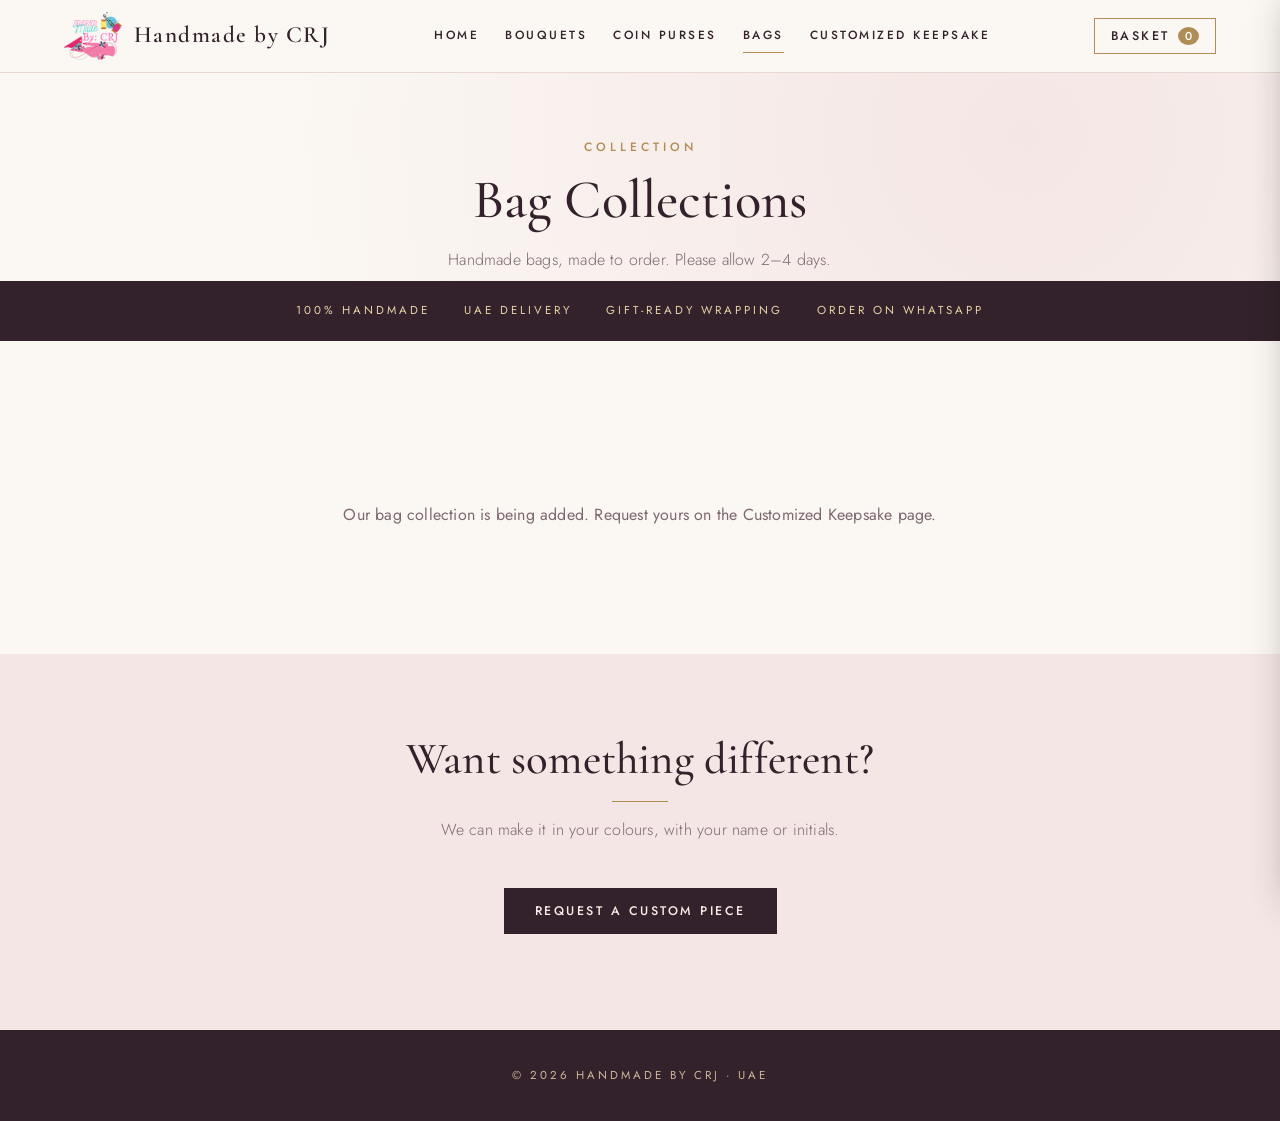
==== bags.html @ 2fc4a087 "Split the site into separate pages: Bouquets, Coin Purses, Bags, Customized Keepsake Co-Authored-By:" ====
<!DOCTYPE html>
<html lang="en">
<head>
<meta charset="utf-8">
<meta name="viewport" content="width=device-width, initial-scale=1, viewport-fit=cover">
<title>Bag Collections – Handmade by CRJ</title>
<meta name="description" content="Handmade crochet bags, delivered across the UAE.">
<link rel="icon" href="assets/logo.png">
<link href="https://fonts.googleapis.com/css2?family=Cormorant+Garamond:wght@500;600&family=Jost:wght@300;400;500&display=swap" rel="stylesheet">
<link rel="stylesheet" href="assets/style.css">
</head>
<body data-collection="Bags">
<header>
  <a class="logo" href="index.html"><img src="assets/logo.png" alt="Handmade by CRJ logo"><span>Handmade by CRJ</span></a>
  <nav class="menu" aria-label="Main"><a href="index.html">Home</a><a href="bouquets.html">Bouquets</a><a href="coin-purses.html">Coin Purses</a><a href="bags.html" class="on">Bags</a><a href="keepsakes.html">Customized Keepsake</a></nav>
  <nav><button class="cartbtn" onclick="openCart()" aria-label="Open basket">Basket<span id="count">0</span></button></nav>
</header>
<div class="pagehead"><div class="eyebrow">Collection</div><h1>Bag Collections</h1><p>Handmade bags, made to order. Please allow 2–4 days.</p></div>
<div class="perks"><span>100% Handmade</span><span>UAE Delivery</span><span>Gift-Ready Wrapping</span><span>Order on WhatsApp</span></div>
<section id="shop">
  <div class="filters" id="filters"></div>
  <div class="grid" id="grid" data-empty="Our bag collection is being added. Request yours on the Customized Keepsake page."></div>
</section>
<section style="background:var(--soft)">
  <div class="title"><h2>Want something different?</h2><p>We can make it in your colours, with your name or initials.</p></div>
  <p style="text-align:center"><a class="btn" href="keepsakes.html#request">Request a custom piece</a></p>
</section>
<footer>© 2026 Handmade by CRJ · UAE</footer>

<div id="veil" onclick="closeCart()"></div>
<aside id="drawer" aria-label="Shopping basket">
  <div class="row"><h2>Your Basket</h2><button class="cartbtn" onclick="closeCart()">Close</button></div>
  <div id="items"></div>
  <div class="total"><span>Total</span><span id="total">AED 0</span></div>
  <form id="orderForm" style="padding:16px;box-shadow:none">
    <h3>Delivery details</h3>
    <label>Full name<input name="name" required autocomplete="name"></label>
    <label>Phone / WhatsApp<input name="phone" type="tel" required autocomplete="tel" placeholder="+971 5X XXX XXXX"></label>
    <label>Email<input name="email" type="email" required autocomplete="email" placeholder="you@example.com"></label>
    <div class="two">
      <label>Emirate<select name="emirate"><option>Ajman</option><option>Sharjah</option><option>Dubai</option><option>Abu Dhabi</option><option>Umm Al Quwain</option><option>Ras Al Khaimah</option><option>Fujairah</option></select></label>
      <label>Delivery date<input name="date" type="date"></label>
    </div>
    <label>Address<textarea name="addr" rows="2" required placeholder="Area, street, building, flat, landmark"></textarea></label>
    <label>Gift message (optional)<input name="gift"></label>
    <input name="website" tabindex="-1" autocomplete="off" aria-hidden="true" style="position:absolute;left:-9999px;width:1px;height:1px;opacity:0">
    <button class="btn wa" type="submit">Place order on WhatsApp</button>
    <p class="note">Delivery fee and payment (cash on delivery or bank transfer) will be confirmed with you on WhatsApp.</p>
  </form>
</aside>

<script src="assets/config.js"></script>
<script src="assets/app.js"></script>
</body>
</html>
---- assets/style.css ----
:root{--bg:#fbf7f2;--ink:#33222b;--muted:#7d6872;--pink:#b4546d;--gold:#b08d57;--soft:#f4e6e4;--card:#fffdfa;--line:#e8d8cf;--plum:#33222b;
box-sizing:border-box;padding-top:env(safe-area-inset-top,0px);padding-bottom:env(safe-area-inset-bottom,0px);color-scheme:light}
@media(prefers-color-scheme:dark){:root:not([data-theme="light"]){--bg:#1d1217;--ink:#f5e9e4;--muted:#c4a9b2;--pink:#d98aa0;--gold:#d2b27c;--soft:#2a1a22;--card:#261820;--line:#43303a;--plum:#12090d;color-scheme:dark}}
:root[data-theme="dark"]{--bg:#1d1217;--ink:#f5e9e4;--muted:#c4a9b2;--pink:#d98aa0;--gold:#d2b27c;--soft:#2a1a22;--card:#261820;--line:#43303a;--plum:#12090d;color-scheme:dark}
html{scroll-padding-top:80px;scroll-behavior:smooth}
*{box-sizing:border-box}
body{margin:0;background:var(--bg);color:var(--ink);font-family:'Jost',system-ui,sans-serif;font-weight:400;line-height:1.7;letter-spacing:.2px}
h1,h2,h3{font-family:'Cormorant Garamond',Georgia,serif;font-weight:500;margin:0;line-height:1.15}
header{flex-wrap:wrap;gap:6px 20px;position:sticky;top:env(safe-area-inset-top,0px);z-index:20;background:var(--bg);border-bottom:1px solid var(--line);display:flex;align-items:center;justify-content:space-between;padding:12px 5%}
.logo{display:flex;align-items:center;gap:12px;font-family:'Cormorant Garamond',Georgia,serif;font-weight:600;color:var(--ink);text-decoration:none}
.logo img{height:48px;width:auto}
.logo span{font-size:1.45rem;letter-spacing:1.5px}
nav{display:flex;gap:28px;align-items:center}
nav a{color:var(--ink);text-decoration:none;font-size:.78rem;letter-spacing:2.5px;text-transform:uppercase;font-weight:500}
nav a:hover{color:var(--gold)}
.btn{background:var(--plum);color:#f7ece6;border:1px solid var(--plum);border-radius:0;padding:13px 30px;font:500 .78rem 'Jost',sans-serif;letter-spacing:2.5px;text-transform:uppercase;cursor:pointer;text-decoration:none;display:inline-block;transition:.25s}
.btn:hover{background:var(--gold);border-color:var(--gold);color:#fff}
.btn.alt{background:transparent;color:var(--ink);border:1px solid var(--gold)}
.btn.alt:hover{background:var(--gold);color:#fff}
.btn.wa{background:#2f6f50;border-color:#2f6f50;color:#fff}
.btn.wa:hover{background:#255a40;border-color:#255a40}
.cartbtn{background:transparent;border:1px solid var(--gold);border-radius:0;padding:8px 16px;font:500 .78rem 'Jost',sans-serif;letter-spacing:2.5px;text-transform:uppercase;color:var(--ink);cursor:pointer}
#count{background:var(--gold);color:#fff;border-radius:50%;padding:1px 7px;margin-left:8px;font-size:.72rem;letter-spacing:0}
.hero{display:grid;grid-template-columns:1.1fr 1fr;gap:40px;align-items:center;padding:80px 6%;background:radial-gradient(circle at 80% 30%,var(--soft),var(--bg) 70%)}
.eyebrow{font-size:.75rem;letter-spacing:4px;text-transform:uppercase;color:var(--gold);font-weight:500;margin-bottom:18px}
.hero h1{font-size:clamp(2.4rem,5.5vw,4rem);margin-bottom:20px}
.hero p{color:var(--muted);max-width:470px;font-size:1.05rem;font-weight:300}
.hero .acts{display:flex;gap:14px;flex-wrap:wrap;margin-top:32px}
.hero svg{width:100%;max-width:380px;justify-self:center}
#heroArt img{max-width:380px!important;background:none;border:0;padding:0;box-shadow:none}
section{padding:80px 5%}
.title{text-align:center;margin-bottom:44px}
.title h2{font-size:clamp(2rem,4vw,2.8rem)}
.title h2::after{content:"";display:block;width:56px;height:1px;background:var(--gold);margin:16px auto 0}
.title p{color:var(--muted);margin:14px 0 0;font-weight:300}
.perks{display:flex;gap:10px 34px;justify-content:center;flex-wrap:wrap;padding:20px 5%;background:var(--plum);color:#e9d3a8;font-size:.72rem;letter-spacing:3px;text-transform:uppercase}
.grid{display:grid;grid-template-columns:repeat(auto-fill,minmax(250px,1fr));gap:28px;max-width:1150px;margin:auto}
.card{background:var(--card);border:1px solid var(--line);display:flex;flex-direction:column;transition:.3s}
.card:hover{transform:translateY(-6px);box-shadow:0 18px 40px #3322;border-color:var(--gold)}
.card svg{width:100%;display:block;border-bottom:1px solid var(--line)}
.card .b{padding:20px 20px 24px;display:flex;flex-direction:column;gap:8px;flex:1}
.card h3{font-size:1.45rem}
.card p{margin:0;color:var(--muted);font-size:.9rem;font-weight:300;flex:1}
.price{font-family:'Cormorant Garamond',Georgia,serif;font-weight:600;color:var(--gold);font-size:1.4rem}
.row{display:flex;justify-content:space-between;align-items:center;gap:8px}
.card .btn{padding:10px 16px;font-size:.68rem;letter-spacing:2px}
.filters{display:flex;gap:10px;justify-content:center;flex-wrap:wrap;margin-bottom:34px}
.chip{border:0;border-bottom:1px solid transparent;background:transparent;color:var(--muted);padding:6px 12px;font:500 .78rem 'Jost',sans-serif;letter-spacing:2.5px;text-transform:uppercase;cursor:pointer}
.chip.on{color:var(--ink);border-bottom-color:var(--gold)}
form{max-width:660px;margin:auto;background:var(--card);border:1px solid var(--line);padding:34px;display:grid;gap:16px}
label{font-size:.72rem;letter-spacing:1.8px;text-transform:uppercase;font-weight:500;display:grid;gap:6px;color:var(--muted)}
label .note,label span{text-transform:none;letter-spacing:0}
input,select,textarea{font:400 .95rem 'Jost',sans-serif;letter-spacing:0;text-transform:none;padding:11px 12px;border:1px solid var(--line);border-radius:0;background:var(--bg);color:var(--ink);width:100%}
input:focus,select:focus,textarea:focus{outline:none;border-color:var(--gold)}
.two{display:grid;grid-template-columns:1fr 1fr;gap:14px}
footer{text-align:center;padding:36px 5%;background:var(--plum);color:#cdb79a;font-size:.72rem;letter-spacing:3px;text-transform:uppercase}
#drawer{position:fixed;top:0;right:0;height:100%;width:min(440px,100%);background:var(--bg);z-index:50;transform:translateX(105%);transition:transform .35s;overflow-y:auto;padding:calc(20px + env(safe-area-inset-top,0px)) 20px calc(26px + env(safe-area-inset-bottom,0px));box-shadow:-10px 0 40px #0005}
#drawer.open{transform:none}
#veil{position:fixed;inset:0;background:#0007;z-index:40;display:none}
#veil.open{display:block}
.item{display:grid;grid-template-columns:60px 1fr auto;gap:12px;align-items:center;padding:12px 0;border-bottom:1px solid var(--line)}
.item svg{width:60px}
.qty{display:flex;align-items:center;gap:8px}
.qty button{width:28px;height:28px;border-radius:0;border:1px solid var(--gold);background:none;color:var(--ink);cursor:pointer}
.total{display:flex;justify-content:space-between;font-family:'Cormorant Garamond',Georgia,serif;font-weight:600;font-size:1.5rem;padding:16px 0}
.note{color:var(--muted);font-size:.82rem;font-weight:300}
@media(max-width:720px){.hero{grid-template-columns:1fr;text-align:center;padding:50px 6%}.hero p{margin:auto}.hero .acts{justify-content:center}nav{gap:12px}.two{grid-template-columns:1fr}.logo span{font-size:1.15rem}section{padding:56px 5%}}
.menu{display:flex;gap:26px;align-items:center;margin:0 auto}
.menu a{color:var(--ink);text-decoration:none;font-size:.74rem;letter-spacing:2.5px;text-transform:uppercase;font-weight:500;padding:6px 0;border-bottom:1px solid transparent;white-space:nowrap}
.menu a:hover{color:var(--gold)}
.menu a.on{border-bottom-color:var(--gold)}
.tiles{display:grid;grid-template-columns:repeat(auto-fit,minmax(230px,1fr));gap:24px;max-width:1150px;margin:auto}
.tile{background:var(--card);border:1px solid var(--line);padding:38px 24px;text-align:center;text-decoration:none;color:var(--ink);display:flex;flex-direction:column;gap:10px;align-items:center;transition:.3s}
.tile:hover{transform:translateY(-6px);box-shadow:0 18px 40px #3322;border-color:var(--gold)}
.tile .em{font-size:2.6rem;line-height:1}
.tile h3{font-size:1.6rem}
.tile p{margin:0;color:var(--muted);font-size:.9rem;font-weight:300}
.tile .go{font-size:.72rem;letter-spacing:2.5px;text-transform:uppercase;color:var(--gold);font-weight:500;margin-top:6px}
.pagehead{padding:64px 5% 8px;text-align:center;background:radial-gradient(circle at 80% 30%,var(--soft),var(--bg) 70%)}
.pagehead .eyebrow{margin-bottom:12px}
.pagehead h1{font-size:clamp(2.2rem,5vw,3.4rem)}
.pagehead p{color:var(--muted);max-width:560px;margin:14px auto 0;font-weight:300}
.empty{grid-column:1/-1;text-align:center;color:var(--muted);padding:30px 10px}
.steps{display:grid;grid-template-columns:repeat(auto-fit,minmax(200px,1fr));gap:24px;max-width:900px;margin:auto;text-align:center}
.steps b{font-family:'Cormorant Garamond',Georgia,serif;font-size:1.7rem;color:var(--gold);display:block}
.steps span{color:var(--muted);font-weight:300;font-size:.92rem}
@media(max-width:520px){header{padding:10px 4%}.logo img{height:38px}.logo{gap:8px}.logo span{font-size:1.02rem;letter-spacing:.8px}.cartbtn{padding:6px 10px;letter-spacing:1.5px}.menu a{font-size:.66rem;letter-spacing:1.6px}}
@media(max-width:900px){.menu{order:3;width:100%;margin:0;gap:20px;overflow-x:auto;padding-bottom:4px;-webkit-overflow-scrolling:touch}}
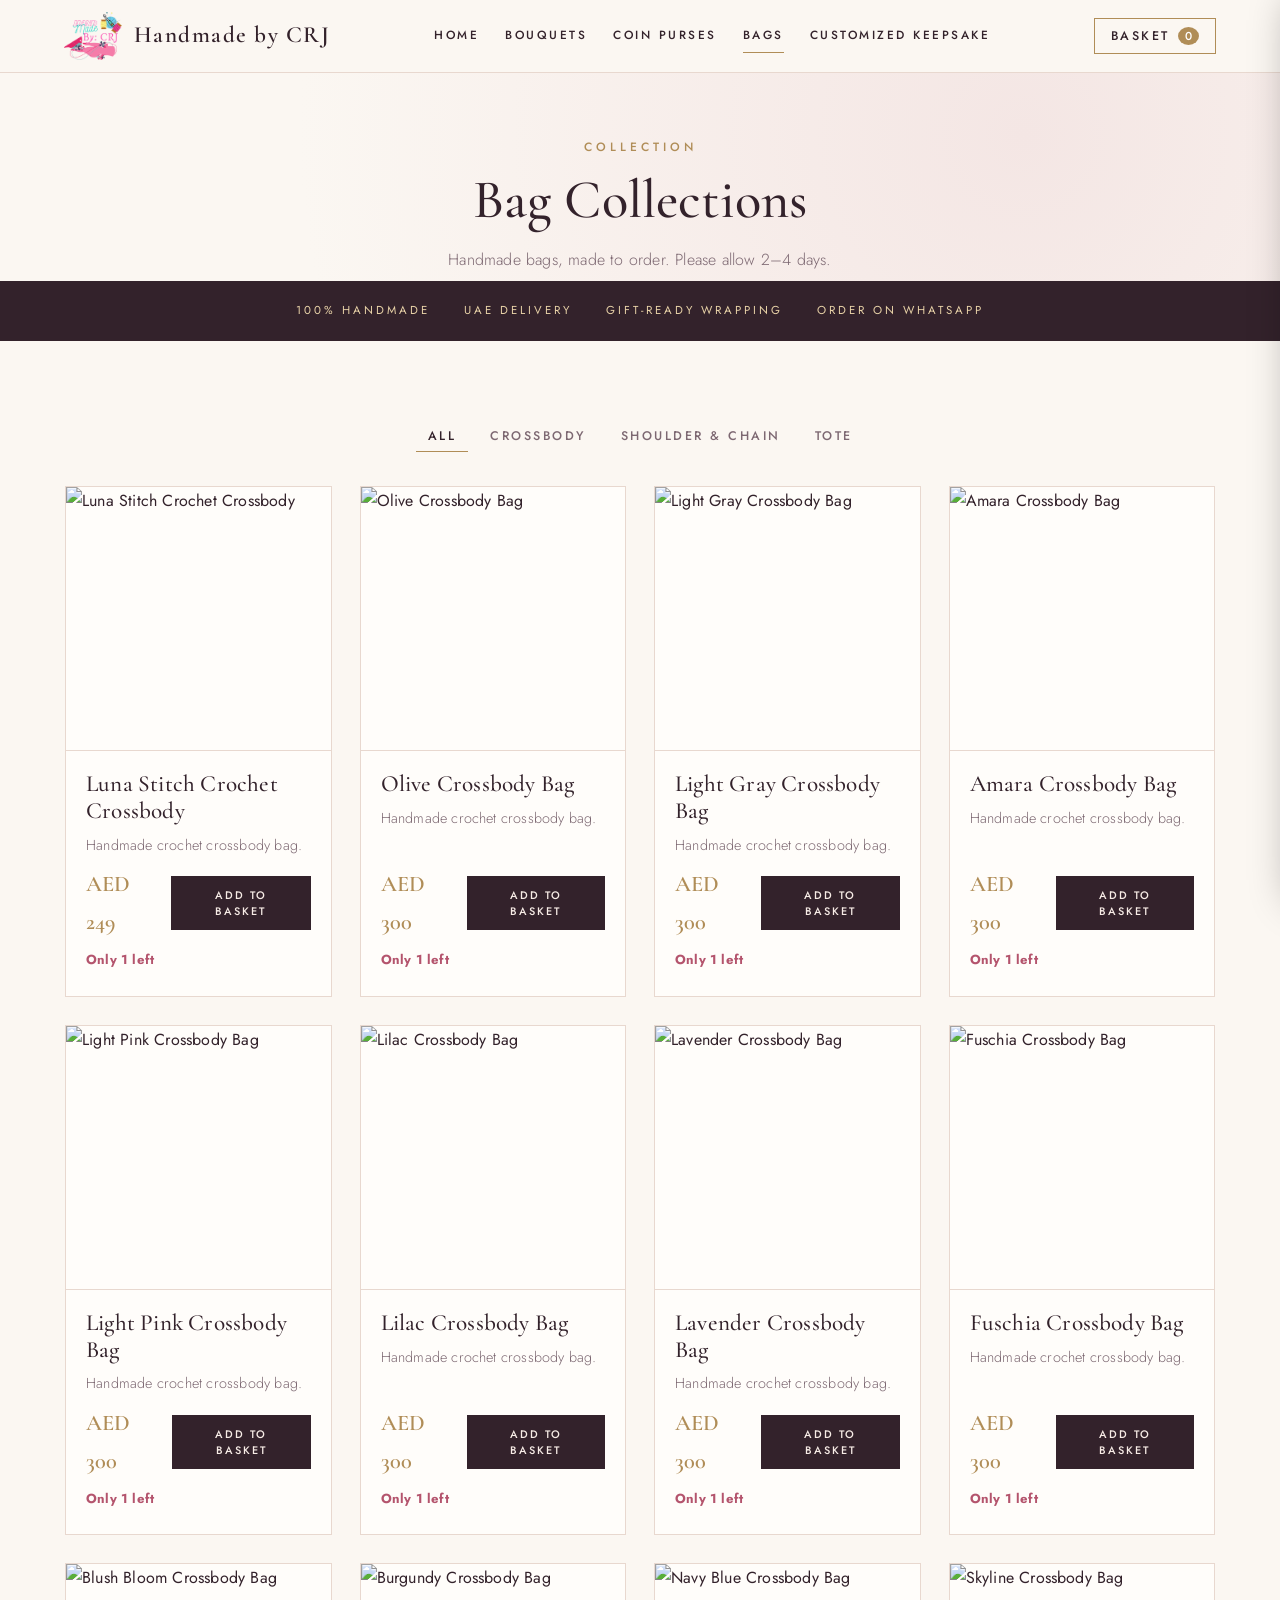
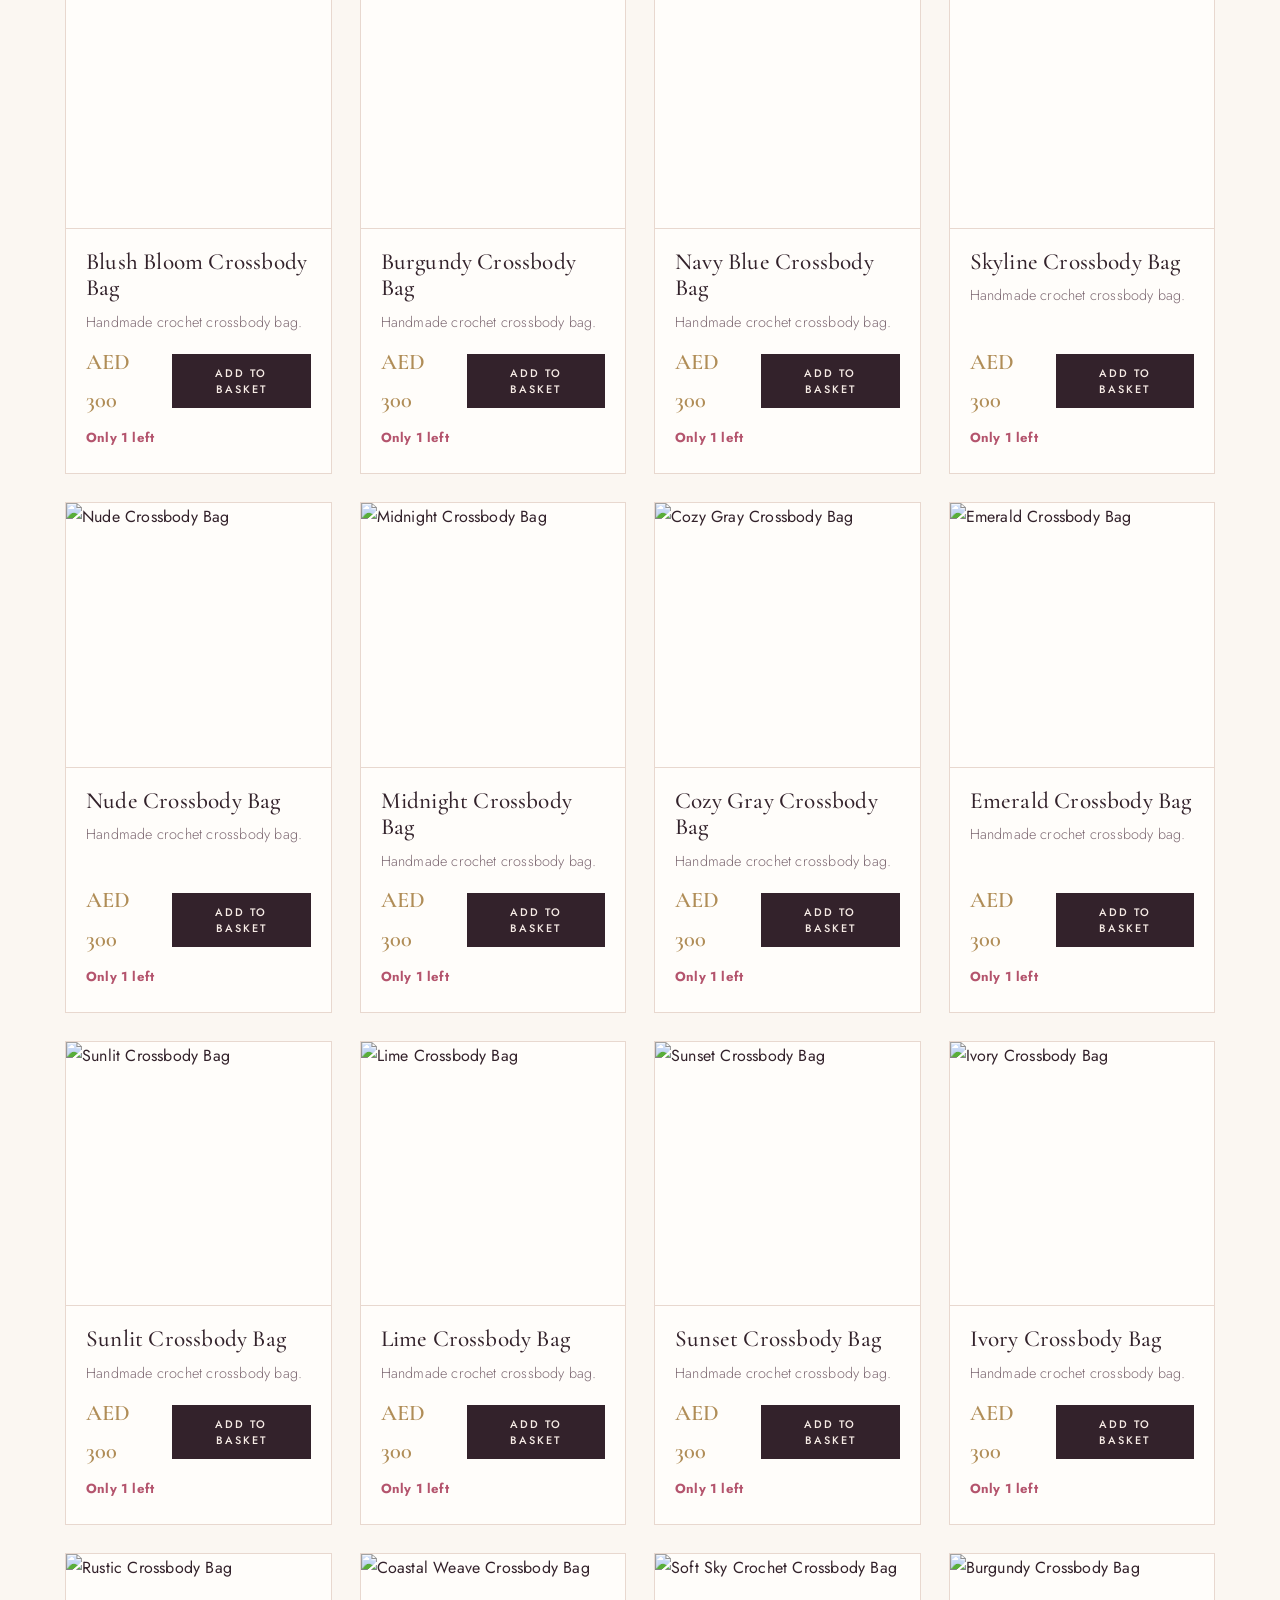
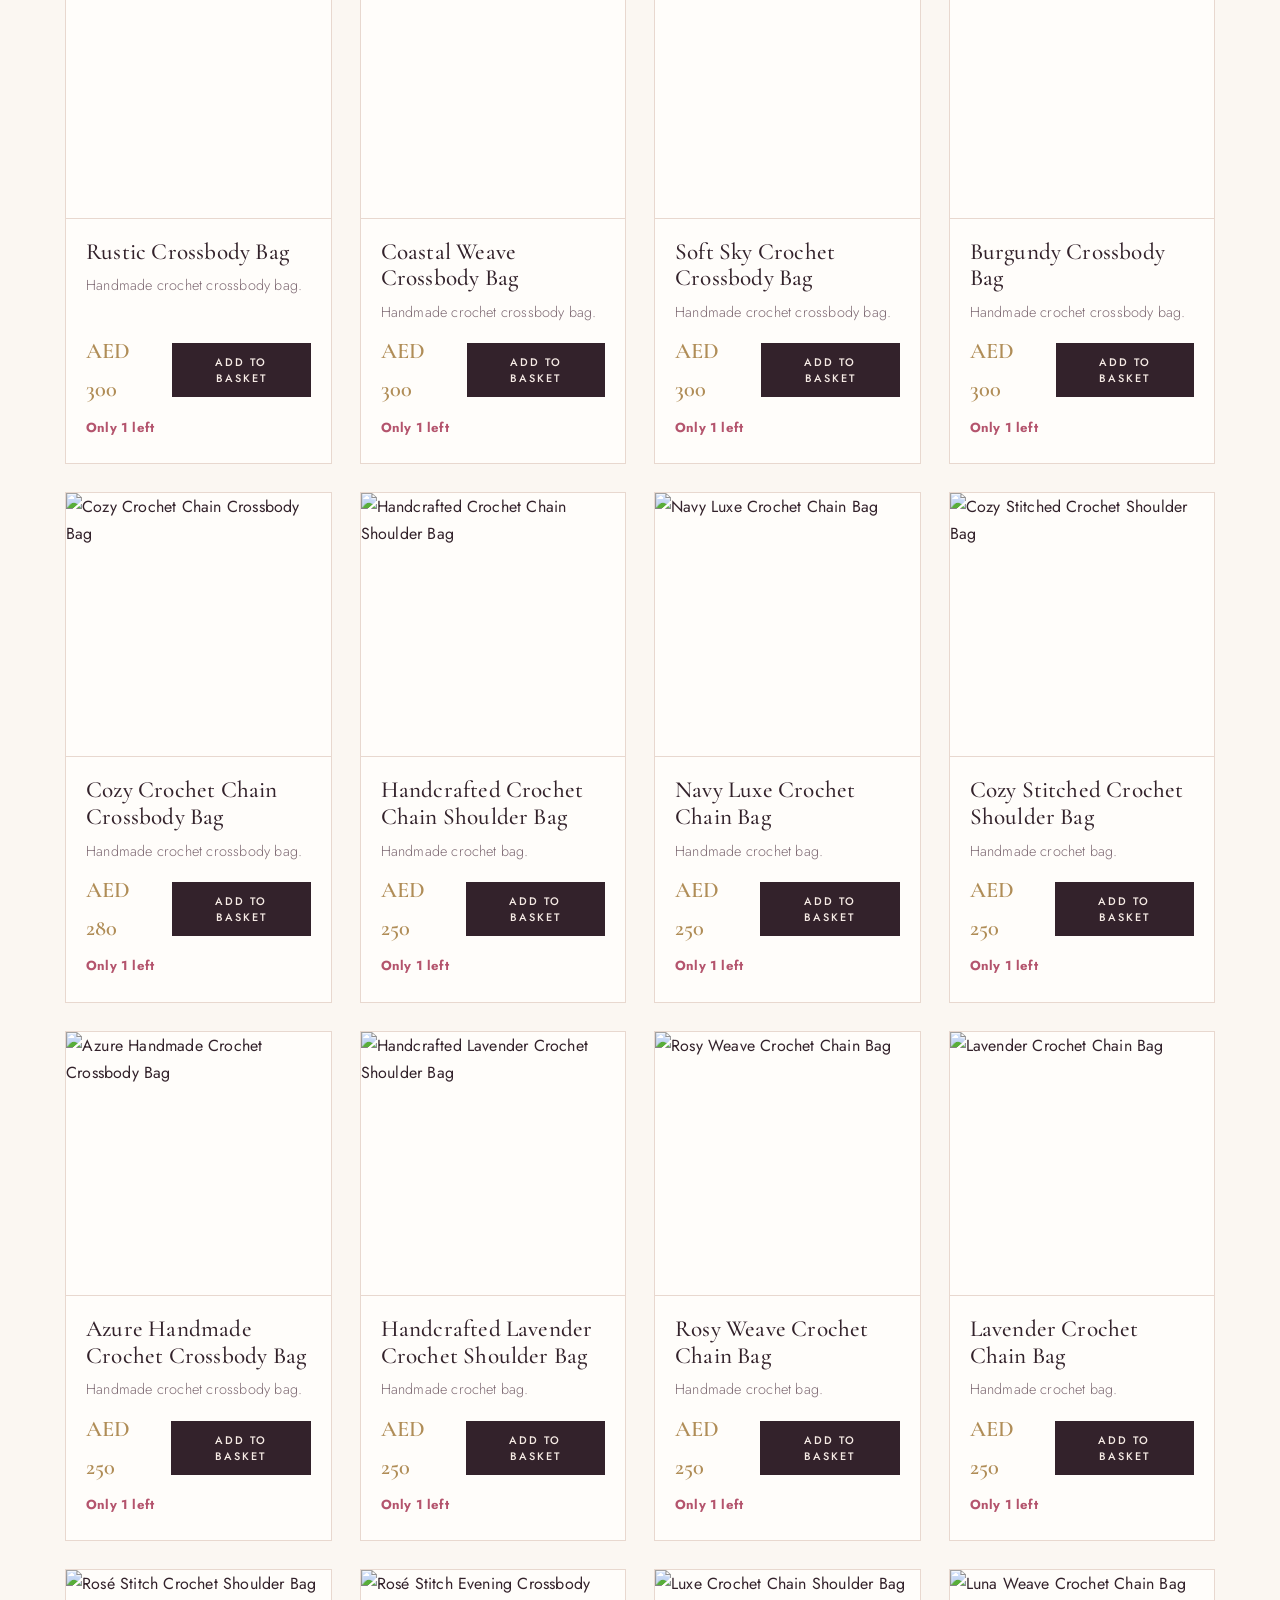
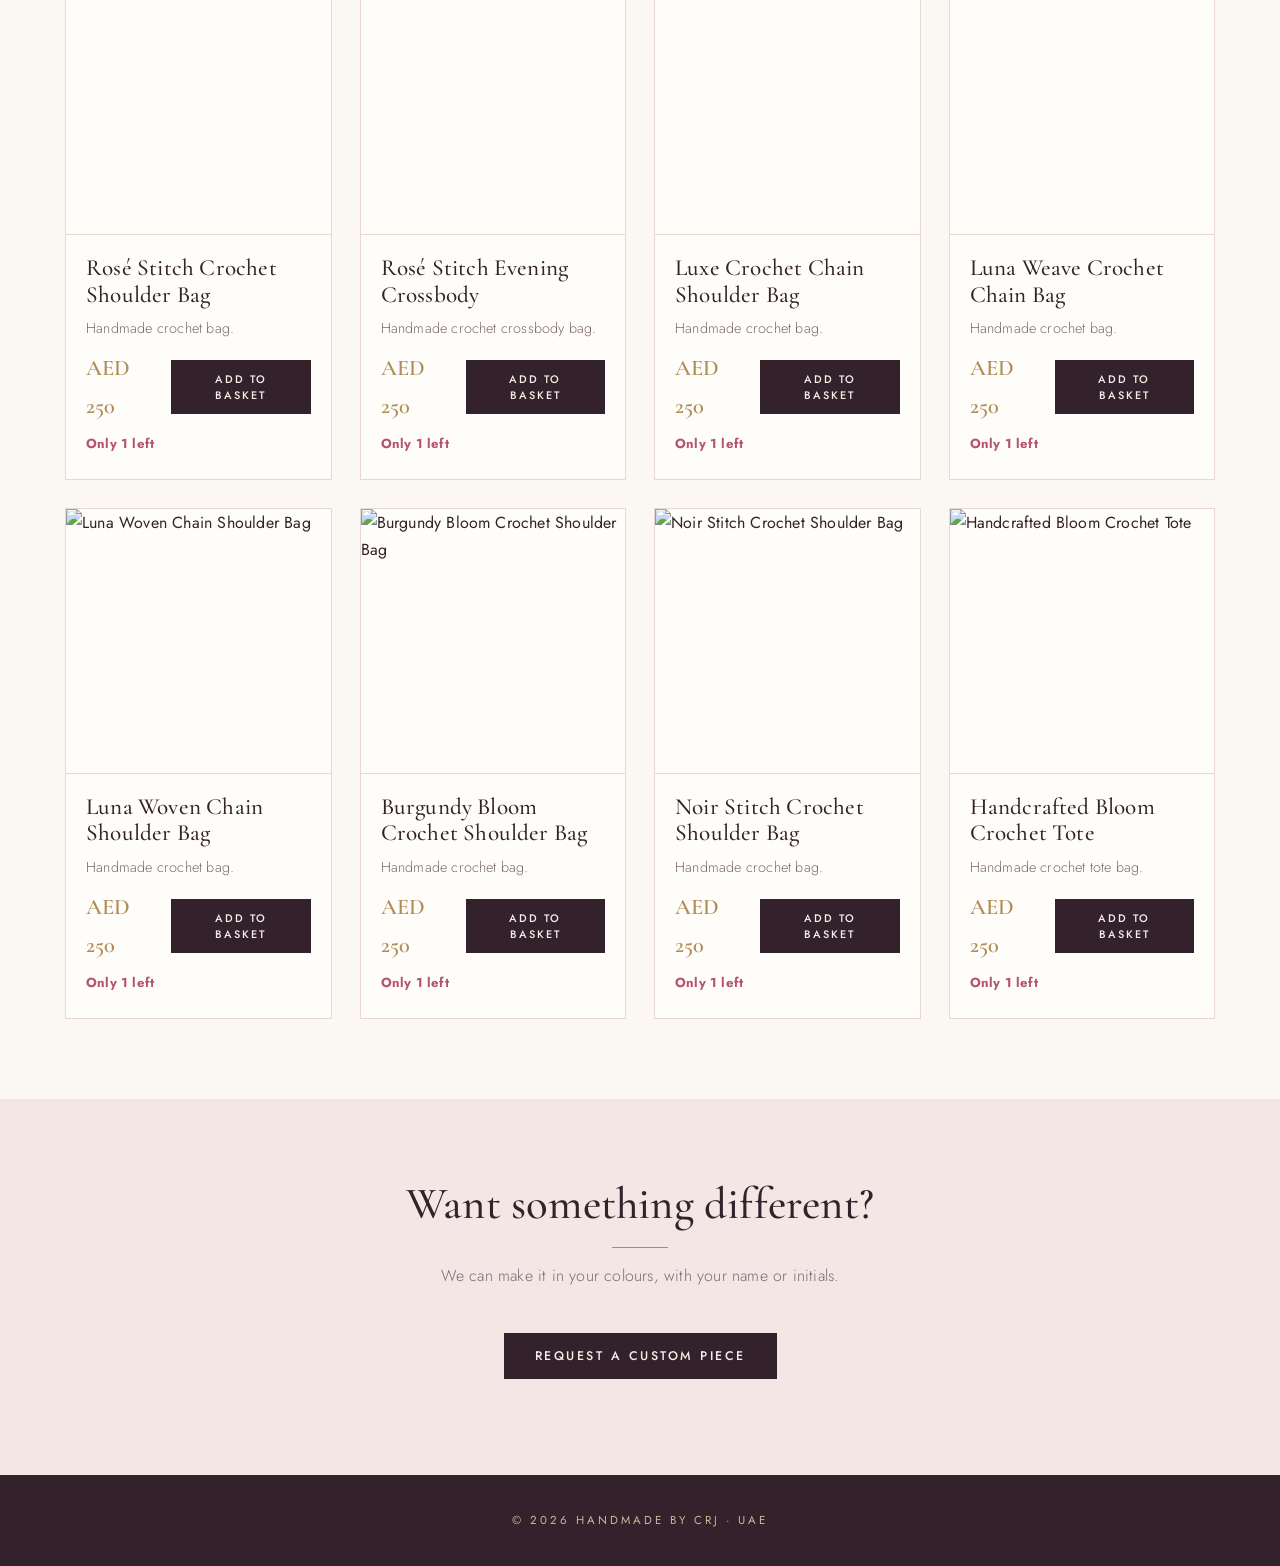
==== commit 34a2edaa: "Always use the light cream theme so phones in dark mode match the desktop site Co-Authored-By: Claud" ====
--- a/bags.html
+++ b/bags.html
@@ -5,6 +5,8 @@
 <meta name="viewport" content="width=device-width, initial-scale=1, viewport-fit=cover">
 <title>Bag Collections – Handmade by CRJ</title>
 <meta name="description" content="Handmade crochet bags, delivered across the UAE.">
+<meta name="color-scheme" content="only light">
+<meta name="theme-color" content="#fbf7f2">
 <link rel="icon" href="assets/logo.png">
 <link href="https://fonts.googleapis.com/css2?family=Cormorant+Garamond:wght@500;600&family=Jost:wght@300;400;500&display=swap" rel="stylesheet">
 <link rel="stylesheet" href="assets/style.css">
--- a/assets/style.css
+++ b/assets/style.css
@@ -1,7 +1,5 @@
 :root{--bg:#fbf7f2;--ink:#33222b;--muted:#7d6872;--pink:#b4546d;--gold:#b08d57;--soft:#f4e6e4;--card:#fffdfa;--line:#e8d8cf;--plum:#33222b;
 box-sizing:border-box;padding-top:env(safe-area-inset-top,0px);padding-bottom:env(safe-area-inset-bottom,0px);color-scheme:light}
-@media(prefers-color-scheme:dark){:root:not([data-theme="light"]){--bg:#1d1217;--ink:#f5e9e4;--muted:#c4a9b2;--pink:#d98aa0;--gold:#d2b27c;--soft:#2a1a22;--card:#261820;--line:#43303a;--plum:#12090d;color-scheme:dark}}
-:root[data-theme="dark"]{--bg:#1d1217;--ink:#f5e9e4;--muted:#c4a9b2;--pink:#d98aa0;--gold:#d2b27c;--soft:#2a1a22;--card:#261820;--line:#43303a;--plum:#12090d;color-scheme:dark}
 html{scroll-padding-top:80px;scroll-behavior:smooth}
 *{box-sizing:border-box}
 body{margin:0;background:var(--bg);color:var(--ink);font-family:'Jost',system-ui,sans-serif;font-weight:400;line-height:1.7;letter-spacing:.2px}
@@ -80,6 +78,8 @@
 .pagehead .eyebrow{margin-bottom:12px}
 .pagehead h1{font-size:clamp(2.2rem,5vw,3.4rem)}
 .pagehead p{color:var(--muted);max-width:560px;margin:14px auto 0;font-weight:300}
+.card img{width:100%;aspect-ratio:1/1;object-fit:cover;display:block;border-bottom:1px solid var(--line)}
+.item img{width:60px;height:60px;object-fit:cover}
 .empty{grid-column:1/-1;text-align:center;color:var(--muted);padding:30px 10px}
 .steps{display:grid;grid-template-columns:repeat(auto-fit,minmax(200px,1fr));gap:24px;max-width:900px;margin:auto;text-align:center}
 .steps b{font-family:'Cormorant Garamond',Georgia,serif;font-size:1.7rem;color:var(--gold);display:block}
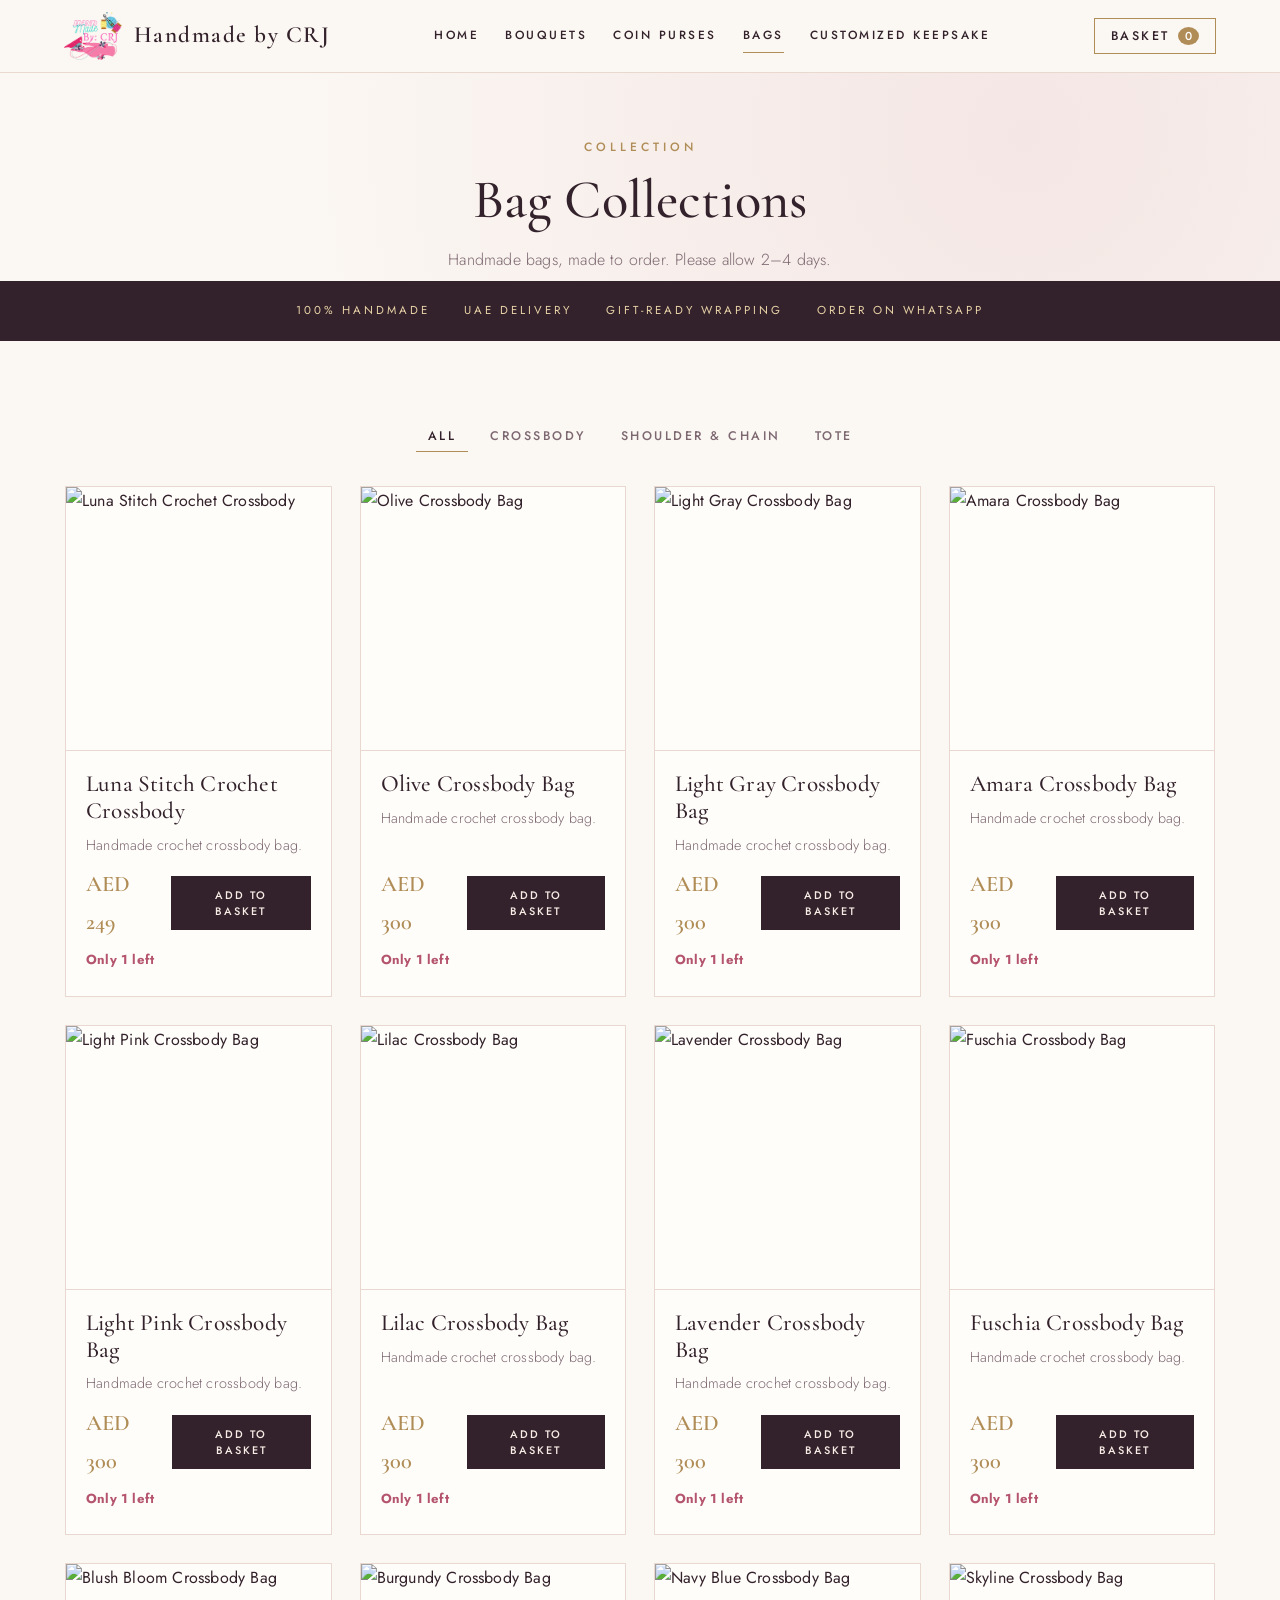
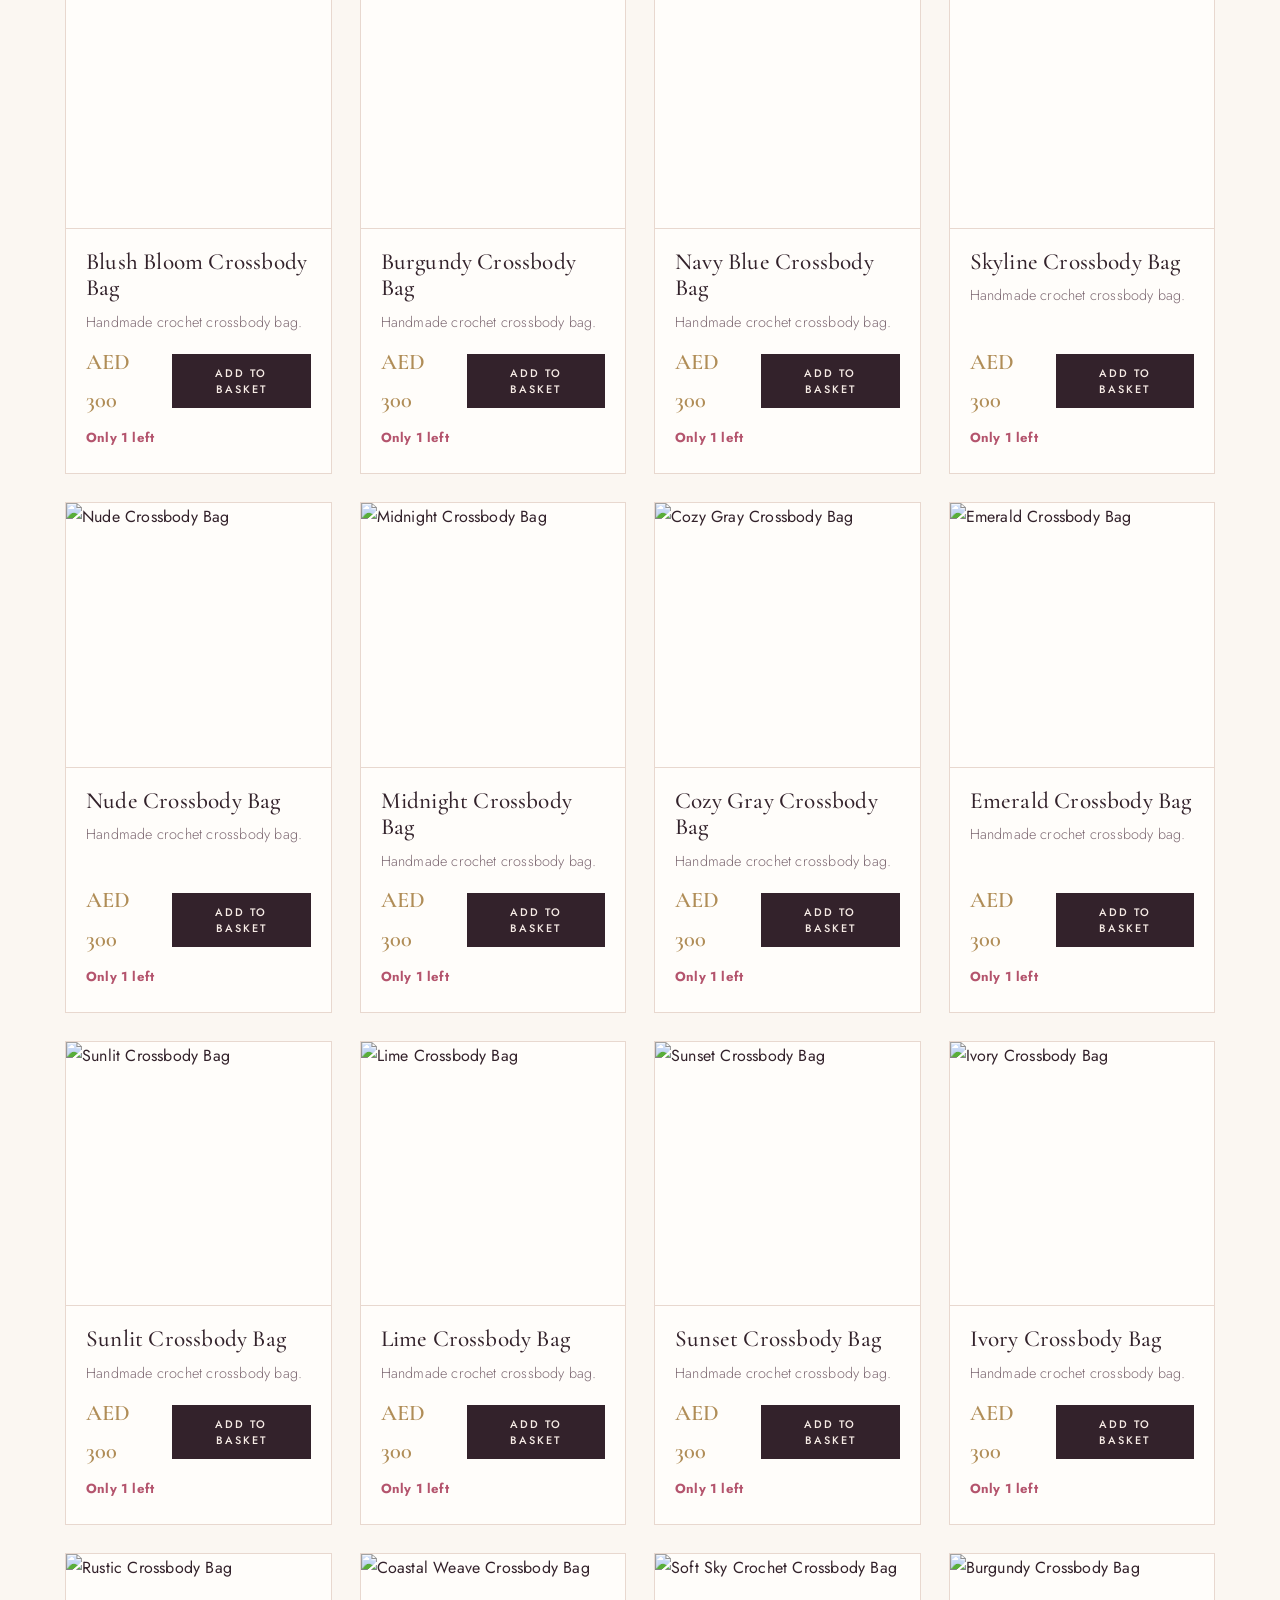
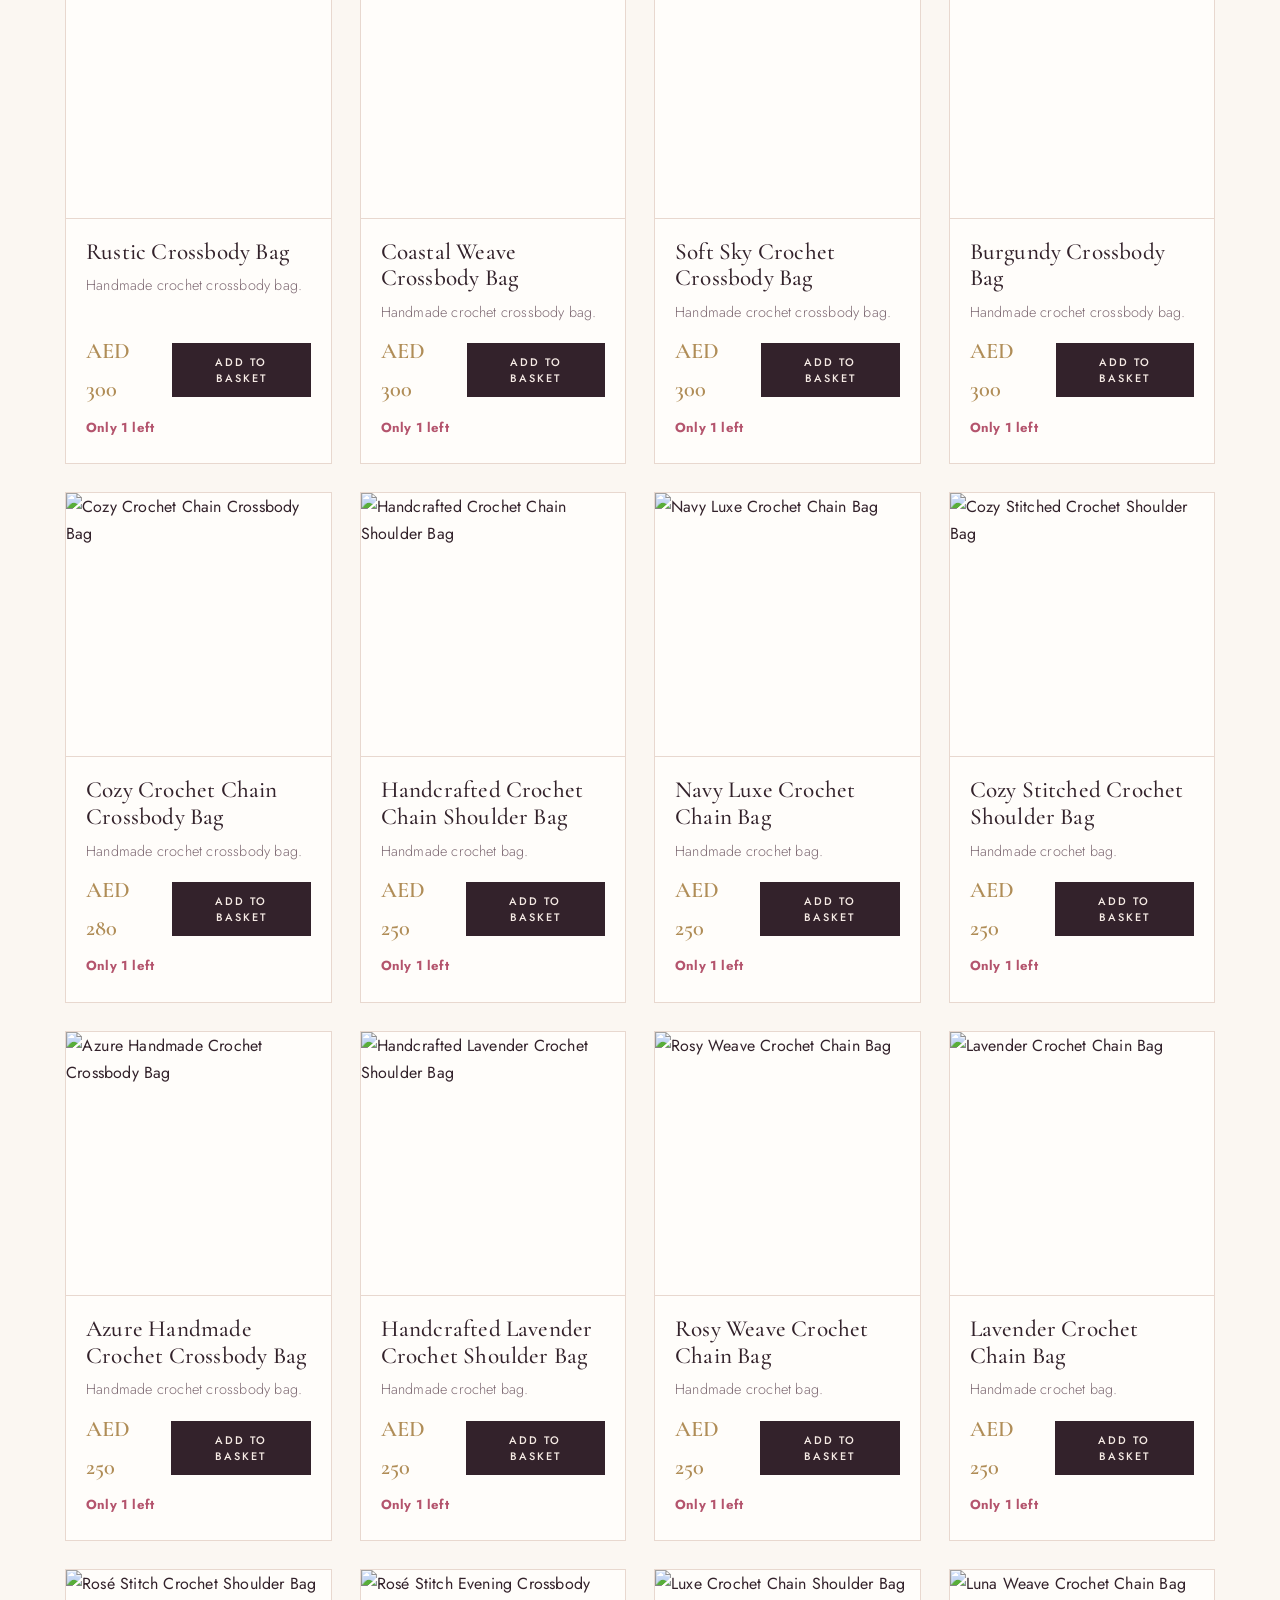
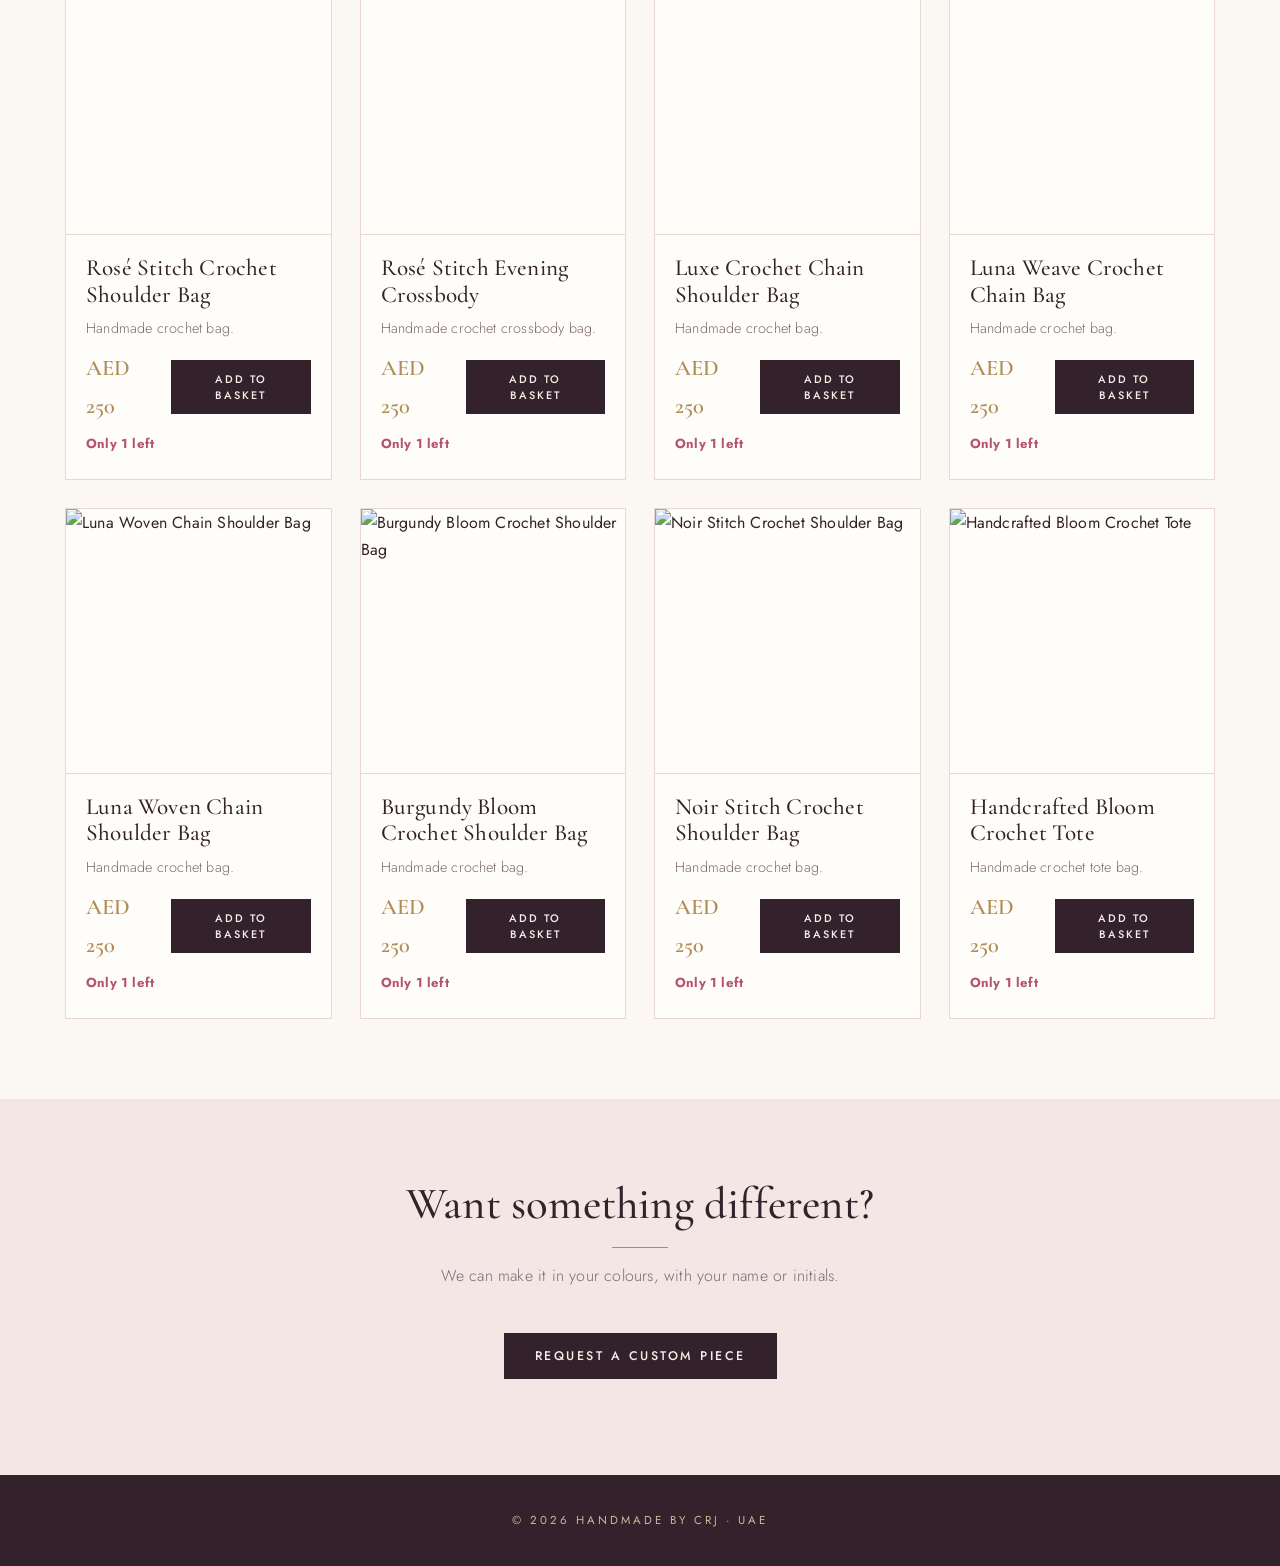
==== commit 378b929b: "Ask for the customer's WhatsApp number and save it with a chat link in the sheet Co-Authored-By: Cla" ====
--- a/bags.html
+++ b/bags.html
@@ -37,7 +37,8 @@
   <form id="orderForm" style="padding:16px;box-shadow:none">
     <h3>Delivery details</h3>
     <label>Full name<input name="name" required autocomplete="name"></label>
-    <label>Phone / WhatsApp<input name="phone" type="tel" required autocomplete="tel" placeholder="+971 5X XXX XXXX"></label>
+    <label>Mobile number<input name="phone" type="tel" required autocomplete="tel" placeholder="+971 5X XXX XXXX"></label>
+    <label>WhatsApp number <span class="note">(leave blank if it is the same as your mobile)</span><input name="whatsapp" type="tel" autocomplete="tel" placeholder="+971 5X XXX XXXX"></label>
     <label>Email<input name="email" type="email" required autocomplete="email" placeholder="you@example.com"></label>
     <div class="two">
       <label>Emirate<select name="emirate"><option>Ajman</option><option>Sharjah</option><option>Dubai</option><option>Abu Dhabi</option><option>Umm Al Quwain</option><option>Ras Al Khaimah</option><option>Fujairah</option></select></label>
--- a/assets/style.css
+++ b/assets/style.css
@@ -80,6 +80,7 @@
 .pagehead p{color:var(--muted);max-width:560px;margin:14px auto 0;font-weight:300}
 .card img{width:100%;aspect-ratio:1/1;object-fit:cover;display:block;border-bottom:1px solid var(--line)}
 .item img{width:60px;height:60px;object-fit:cover}
+#drawer:not(.open){box-shadow:none;visibility:hidden}
 .empty{grid-column:1/-1;text-align:center;color:var(--muted);padding:30px 10px}
 .steps{display:grid;grid-template-columns:repeat(auto-fit,minmax(200px,1fr));gap:24px;max-width:900px;margin:auto;text-align:center}
 .steps b{font-family:'Cormorant Garamond',Georgia,serif;font-size:1.7rem;color:var(--gold);display:block}
